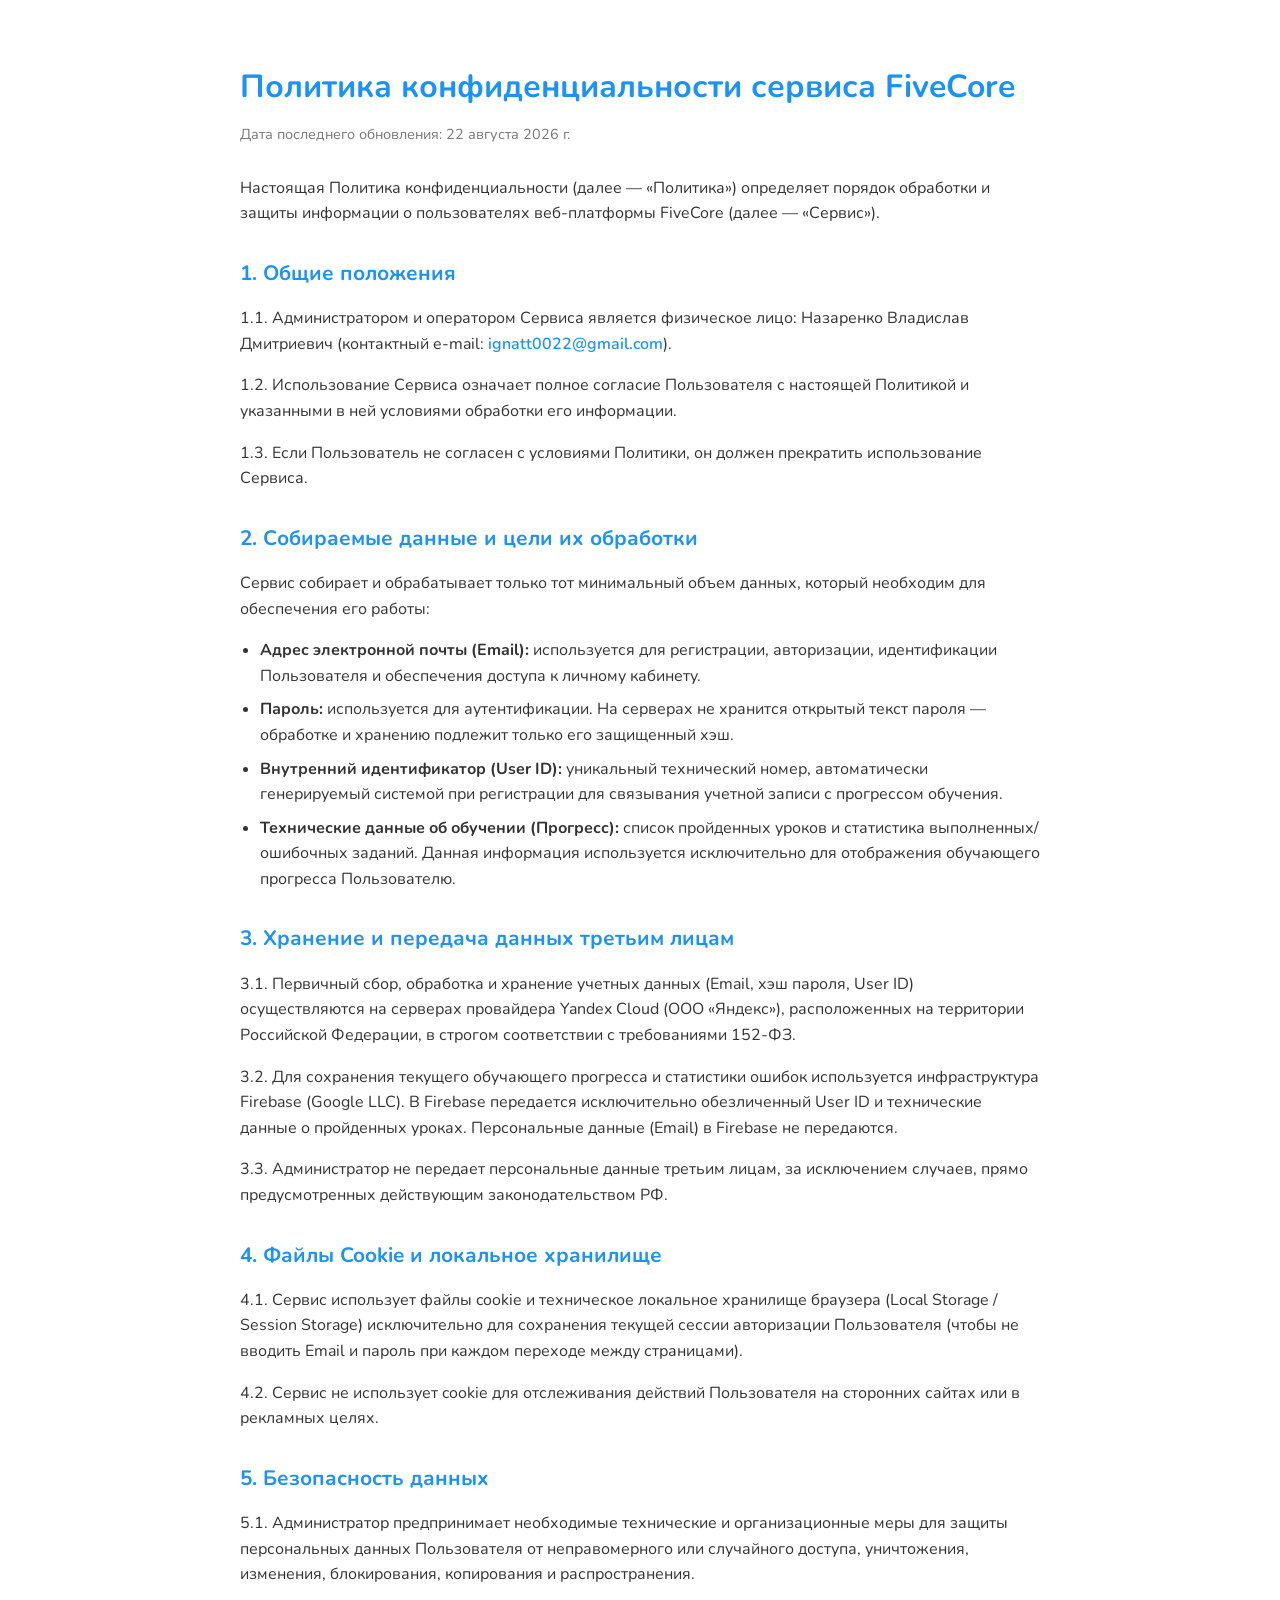
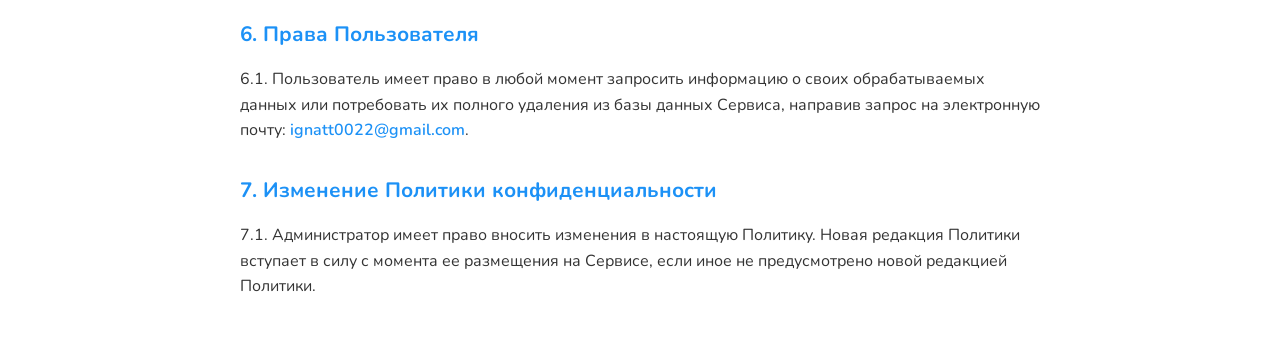
==== privacy.html @ 438d09ec "Create privacy.html" ====
<!DOCTYPE html>
<html lang="ru">
<head>
  <meta charset="UTF-8">
  <meta name="viewport" content="width=device-width, initial-scale=1.0">
  <title>Политика конфиденциальности — FiveCore</title>
  <link rel="preconnect" href="https://fonts.googleapis.com">
  <link rel="preconnect" href="https://fonts.gstatic.com" crossorigin>
  <link href="https://fonts.googleapis.com/css2?family=Nunito:wght@400;600;700&display=swap" rel="stylesheet">
  <style>
    body {
      font-family: 'Nunito', sans-serif;
      background-color: #ffffff;
      color: #333333;
      line-height: 1.6;
      margin: 0;
      padding: 40px 20px;
    }

    .container {
      max-width: 800px;
      margin: 0 auto;
    }

    h1, h2, h3 {
      color: #1C91F6;
      font-weight: 700;
    }

    h1 {
      font-size: 2rem;
      margin-bottom: 10px;
    }

    h2 {
      font-size: 1.3rem;
      margin-top: 30px;
      margin-bottom: 15px;
    }

    p, li {
      font-size: 1rem;
    }

    ul {
      padding-left: 20px;
    }

    li {
      margin-bottom: 8px;
    }

    .highlight-email {
      color: #1C91F6;
      font-weight: 600;
      text-decoration: none;
    }

    .date {
      color: #777777;
      font-size: 0.9rem;
      margin-bottom: 30px;
    }
  </style>
</head>
<body>

  <div class="container">
    <h1>Политика конфиденциальности сервиса FiveCore</h1>
    <div class="date">Дата последнего обновления: 22 августа 2026 г.</div>

    <p>Настоящая Политика конфиденциальности (далее — «Политика») определяет порядок обработки и защиты информации о пользователях веб-платформы FiveCore (далее — «Сервис»).</p>

    <h2>1. Общие положения</h2>
    <p>1.1. Администратором и оператором Сервиса является физическое лицо: Назаренко Владислав Дмитриевич (контактный e-mail: <a href="mailto:ignatt0022@gmail.com" class="highlight-email">ignatt0022@gmail.com</a>).</p>
    <p>1.2. Использование Сервиса означает полное согласие Пользователя с настоящей Политикой и указанными в ней условиями обработки его информации.</p>
    <p>1.3. Если Пользователь не согласен с условиями Политики, он должен прекратить использование Сервиса.</p>

    <h2>2. Собираемые данные и цели их обработки</h2>
    <p>Сервис собирает и обрабатывает только тот минимальный объем данных, который необходим для обеспечения его работы:</p>
    <ul>
      <li><strong>Адрес электронной почты (Email):</strong> используется для регистрации, авторизации, идентификации Пользователя и обеспечения доступа к личному кабинету.</li>
      <li><strong>Пароль:</strong> используется для аутентификации. На серверах не хранится открытый текст пароля — обработке и хранению подлежит только его защищенный хэш.</li>
      <li><strong>Внутренний идентификатор (User ID):</strong> уникальный технический номер, автоматически генерируемый системой при регистрации для связывания учетной записи с прогрессом обучения.</li>
      <li><strong>Технические данные об обучении (Прогресс):</strong> список пройденных уроков и статистика выполненных/ошибочных заданий. Данная информация используется исключительно для отображения обучающего прогресса Пользователю.</li>
    </ul>

    <h2>3. Хранение и передача данных третьим лицам</h2>
    <p>3.1. Первичный сбор, обработка и хранение учетных данных (Email, хэш пароля, User ID) осуществляются на серверах провайдера Yandex Cloud (ООО «Яндекс»), расположенных на территории Российской Федерации, в строгом соответствии с требованиями 152-ФЗ.</p>
    <p>3.2. Для сохранения текущего обучающего прогресса и статистики ошибок используется инфраструктура Firebase (Google LLC). В Firebase передается исключительно обезличенный User ID и технические данные о пройденных уроках. Персональные данные (Email) в Firebase не передаются.</p>
    <p>3.3. Администратор не передает персональные данные третьим лицам, за исключением случаев, прямо предусмотренных действующим законодательством РФ.</p>

    <h2>4. Файлы Cookie и локальное хранилище</h2>
    <p>4.1. Сервис использует файлы cookie и техническое локальное хранилище браузера (Local Storage / Session Storage) исключительно для сохранения текущей сессии авторизации Пользователя (чтобы не вводить Email и пароль при каждом переходе между страницами).</p>
    <p>4.2. Сервис не использует cookie для отслеживания действий Пользователя на сторонних сайтах или в рекламных целях.</p>

    <h2>5. Безопасность данных</h2>
    <p>5.1. Администратор предпринимает необходимые технические и организационные меры для защиты персональных данных Пользователя от неправомерного или случайного доступа, уничтожения, изменения, блокирования, копирования и распространения.</p>

    <h2>6. Права Пользователя</h2>
    <p>6.1. Пользователь имеет право в любой момент запросить информацию о своих обрабатываемых данных или потребовать их полного удаления из базы данных Сервиса, направив запрос на электронную почту: <a href="mailto:ignatt0022@gmail.com" class="highlight-email">ignatt0022@gmail.com</a>.</p>

    <h2>7. Изменение Политики конфиденциальности</h2>
    <p>7.1. Администратор имеет право вносить изменения в настоящую Политику. Новая редакция Политики вступает в силу с момента ее размещения на Сервисе, если иное не предусмотрено новой редакцией Политики.</p>
  </div>

</body>
</html>
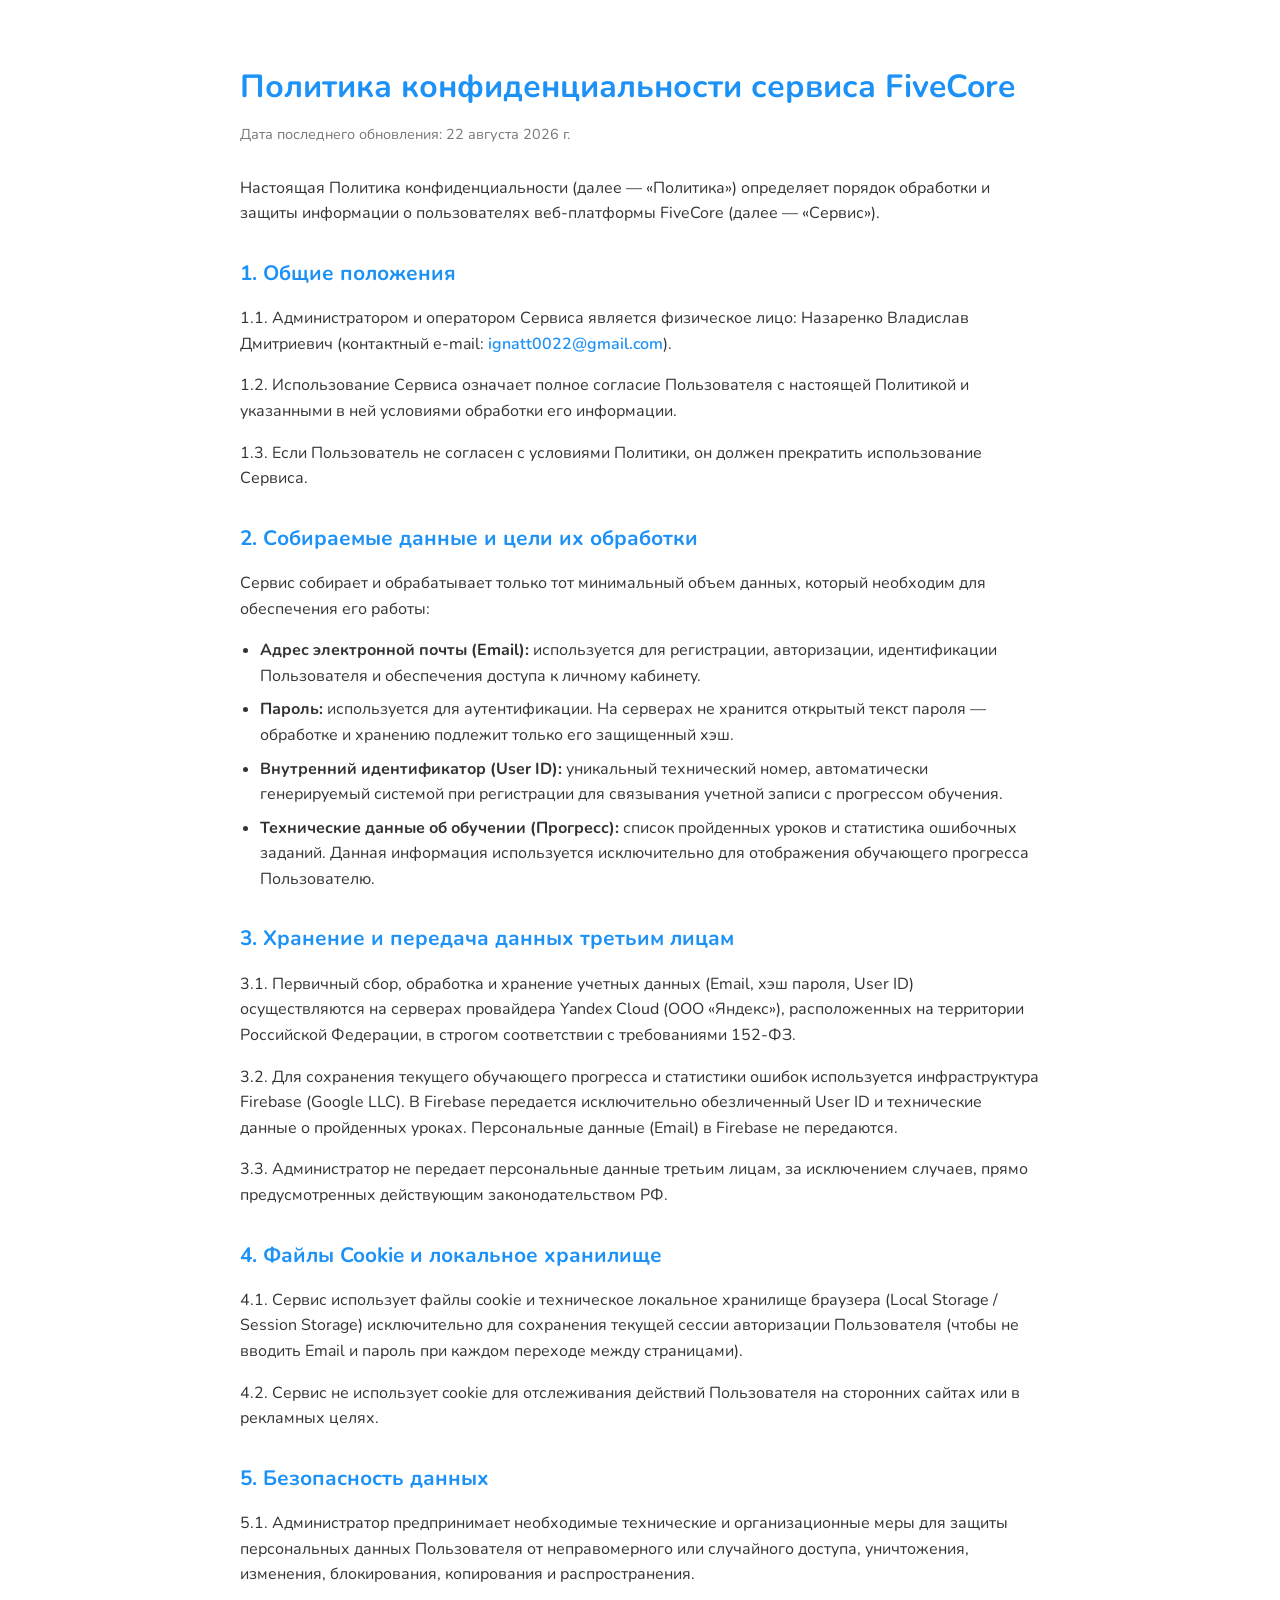
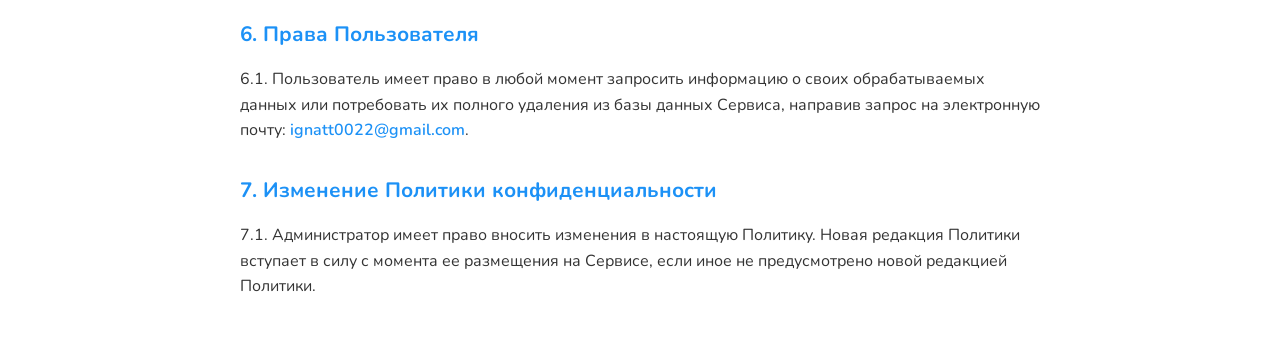
==== commit 4aa334c0: "Update privacy.html" ====
--- a/privacy.html
+++ b/privacy.html
@@ -82,7 +82,7 @@
       <li><strong>Адрес электронной почты (Email):</strong> используется для регистрации, авторизации, идентификации Пользователя и обеспечения доступа к личному кабинету.</li>
       <li><strong>Пароль:</strong> используется для аутентификации. На серверах не хранится открытый текст пароля — обработке и хранению подлежит только его защищенный хэш.</li>
       <li><strong>Внутренний идентификатор (User ID):</strong> уникальный технический номер, автоматически генерируемый системой при регистрации для связывания учетной записи с прогрессом обучения.</li>
-      <li><strong>Технические данные об обучении (Прогресс):</strong> список пройденных уроков и статистика выполненных/ошибочных заданий. Данная информация используется исключительно для отображения обучающего прогресса Пользователю.</li>
+      <li><strong>Технические данные об обучении (Прогресс):</strong> список пройденных уроков и статистика ошибочных заданий. Данная информация используется исключительно для отображения обучающего прогресса Пользователю.</li>
     </ul>
 
     <h2>3. Хранение и передача данных третьим лицам</h2>
